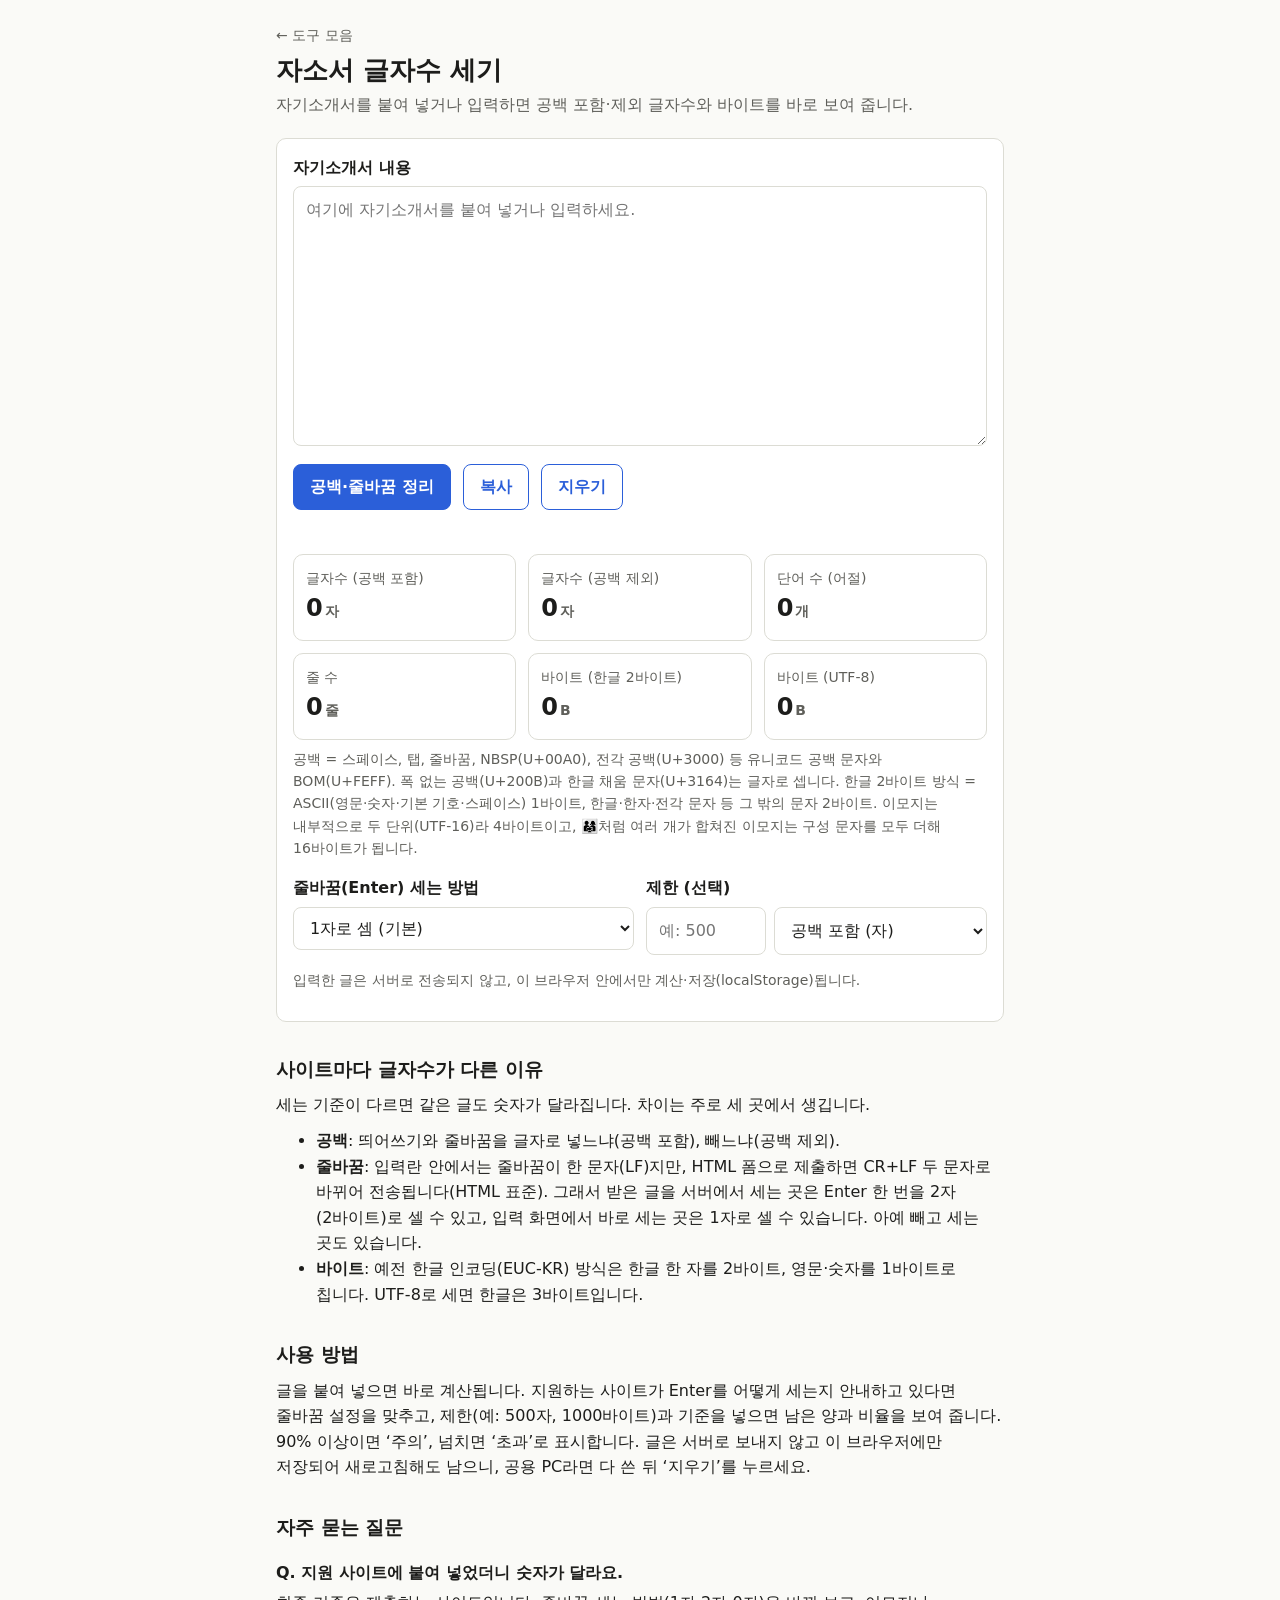
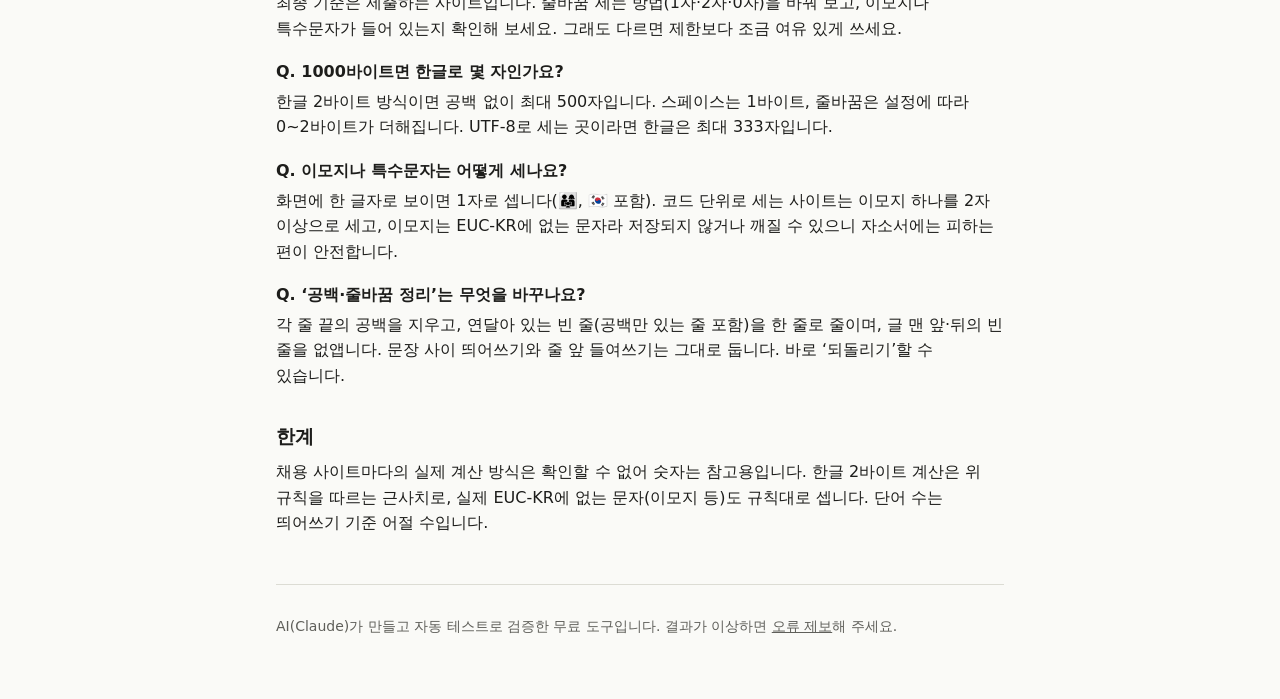
==== char-count/index.html @ 13456fd4 "한국어 도구 3개 공개: CSV 한글 깨짐 고치기, 자소서 글자수 세기, 초성 추출 브라우저 안에서만 동작하고 외부 요청이 없습니다. 단위 테스트와 Playwright 스모크 테스" ====
<!doctype html>
<html lang="ko">
<head>
<meta charset="utf-8">
<meta name="viewport" content="width=device-width, initial-scale=1">
<title>자소서 글자수 세기 (공백 포함·제외, 바이트) - 무료 온라인 도구</title>
<meta name="description" content="자기소개서 글자수를 공백 포함·제외, 단어 수, 줄 수, 바이트(한글 2바이트·UTF-8)로 입력하는 즉시 셉니다. 줄바꿈을 1자·2자·0자로 세는 방식을 고를 수 있고, 글은 브라우저 밖으로 전송되지 않습니다.">
<link rel="stylesheet" href="../assets/style.css">
<style>
  :root { color-scheme: light dark; }
  [hidden] { display: none !important; }
  .card .stats { grid-template-columns: repeat(2, minmax(0, 1fr)); margin: 16px 0 8px; }
  @media (min-width: 560px) { .card .stats { grid-template-columns: repeat(3, minmax(0, 1fr)); } }
  .lead, .stat .k, .note, .msg, .limit-text, .privacy, .explain, footer.site { word-break: keep-all; overflow-wrap: anywhere; }
  .stat .v { overflow-wrap: anywhere; }
  .stat .v small { font-size: 14px; font-weight: 600; color: var(--muted); margin-left: 2px; }
  .note { font-size: 14px; color: var(--muted); margin: 4px 0 0; }
  .tools { margin-top: 10px; }
  .msg { font-size: 14px; color: var(--muted); min-height: 1.6em; margin: 6px 0 0; }
  .settings { display: grid; grid-template-columns: repeat(auto-fit, minmax(200px, 1fr)); gap: 12px; margin-top: 16px; }
  .settings > div { min-width: 0; }
  .limit-inputs { display: flex; gap: 8px; flex-wrap: wrap; }
  .limit-inputs input { flex: 0 0 7.5em; width: 7.5em; }
  .limit-inputs select { flex: 1 1 9em; width: auto; min-width: 0; }
  .limit-box { margin-top: 14px; padding: 12px; border: 1px solid var(--border); border-radius: 8px; }
  .limit-text { font-weight: 700; margin: 0 0 8px; font-variant-numeric: tabular-nums; }
  .bar { height: 10px; background: var(--code-bg); border-radius: 5px; overflow: hidden; }
  .bar .fill { height: 100%; width: 0; background: currentColor; border-radius: 5px; }
  textarea#text { min-height: 260px; }
  button:focus-visible, select:focus-visible, input:focus-visible, textarea:focus-visible, a:focus-visible {
    outline: 3px solid var(--accent); outline-offset: 2px; }
  .explain h3 { font-size: 16px; margin: 18px 0 4px; }
  .explain p, .explain ul { margin: 0 0 10px; }
</style>
</head>
<body>
<div class="wrap">
  <header class="site">
    <a class="home" href="../">← 도구 모음</a>
  </header>

  <main>
    <h1>자소서 글자수 세기</h1>
    <p class="lead">자기소개서를 붙여 넣거나 입력하면 공백 포함·제외 글자수와 바이트를 바로 보여 줍니다.</p>

    <section class="card" aria-label="글자수 세기 도구">
      <label for="text">자기소개서 내용</label>
      <textarea id="text" spellcheck="false" placeholder="여기에 자기소개서를 붙여 넣거나 입력하세요."></textarea>

      <div class="row tools">
        <button type="button" id="btn-tidy">공백·줄바꿈 정리</button>
        <button type="button" id="btn-copy" class="secondary">복사</button>
        <button type="button" id="btn-clear" class="secondary">지우기</button>
        <button type="button" id="btn-undo" class="secondary" hidden>되돌리기</button>
      </div>
      <p class="msg" id="msg" role="status" aria-live="polite"></p>

      <div class="stats" id="stats">
        <div class="stat"><div class="k">글자수 (공백 포함)</div><div class="v"><span id="c-with">0</span><small>자</small></div></div>
        <div class="stat"><div class="k">글자수 (공백 제외)</div><div class="v"><span id="c-without">0</span><small>자</small></div></div>
        <div class="stat"><div class="k">단어 수 (어절)</div><div class="v"><span id="c-words">0</span><small>개</small></div></div>
        <div class="stat"><div class="k">줄 수</div><div class="v"><span id="c-lines">0</span><small>줄</small></div></div>
        <div class="stat"><div class="k">바이트 (한글 2바이트)</div><div class="v"><span id="c-euckr">0</span><small>B</small></div></div>
        <div class="stat"><div class="k">바이트 (UTF-8)</div><div class="v"><span id="c-utf8">0</span><small>B</small></div></div>
      </div>
      <p class="note">공백 = 스페이스, 탭, 줄바꿈, NBSP(U+00A0), 전각 공백(U+3000) 등 유니코드 공백 문자와 BOM(U+FEFF). 폭 없는 공백(U+200B)과 한글 채움 문자(U+3164)는 글자로 셉니다.
        한글 2바이트 방식 = ASCII(영문·숫자·기본 기호·스페이스) 1바이트, 한글·한자·전각 문자 등 그 밖의 문자 2바이트. 이모지는 내부적으로 두 단위(UTF-16)라 4바이트이고, 👨‍👩‍👧처럼 여러 개가 합쳐진 이모지는 구성 문자를 모두 더해 16바이트가 됩니다.</p>
      <p class="note" id="fallback-note" hidden>이 브라우저는 글자 분리 기능(Intl.Segmenter)을 지원하지 않아, 이모지·결합 문자는 근사 규칙으로 셉니다.</p>

      <div class="settings">
        <div>
          <label for="newline">줄바꿈(Enter) 세는 방법</label>
          <select id="newline">
            <option value="1">1자로 셈 (기본)</option>
            <option value="2">2자로 셈 (CRLF 방식)</option>
            <option value="0">세지 않음 (0자)</option>
          </select>
        </div>
        <div>
          <label for="limit">제한 (선택)</label>
          <div class="limit-inputs">
            <input type="text" id="limit" inputmode="numeric" autocomplete="off" placeholder="예: 500" aria-describedby="limit-text">
            <select id="mode" aria-label="제한 기준">
              <option value="with">공백 포함 (자)</option>
              <option value="without">공백 제외 (자)</option>
              <option value="euckr">바이트 (한글 2바이트)</option>
              <option value="utf8">바이트 (UTF-8)</option>
            </select>
          </div>
        </div>
      </div>

      <div class="limit-box" id="limit-box" hidden>
        <p class="limit-text" id="limit-text"></p>
        <div class="bar" id="limit-bar" aria-hidden="true"><div class="fill" id="limit-fill"></div></div>
      </div>
      <p class="sr-only" id="limit-alert" aria-live="polite"></p>

      <p class="privacy">입력한 글은 서버로 전송되지 않고, 이 브라우저 안에서만 계산·저장(localStorage)됩니다.</p>
    </section>

    <section class="explain">
      <h2>사이트마다 글자수가 다른 이유</h2>
      <p>세는 기준이 다르면 같은 글도 숫자가 달라집니다. 차이는 주로 세 곳에서 생깁니다.</p>
      <ul>
        <li><strong>공백</strong>: 띄어쓰기와 줄바꿈을 글자로 넣느냐(공백 포함), 빼느냐(공백 제외).</li>
        <li><strong>줄바꿈</strong>: 입력란 안에서는 줄바꿈이 한 문자(LF)지만, HTML 폼으로 제출하면 CR+LF 두 문자로 바뀌어 전송됩니다(HTML 표준). 그래서 받은 글을 서버에서 세는 곳은 Enter 한 번을 2자(2바이트)로 셀 수 있고, 입력 화면에서 바로 세는 곳은 1자로 셀 수 있습니다. 아예 빼고 세는 곳도 있습니다.</li>
        <li><strong>바이트</strong>: 예전 한글 인코딩(EUC-KR) 방식은 한글 한 자를 2바이트, 영문·숫자를 1바이트로 칩니다. UTF-8로 세면 한글은 3바이트입니다.</li>
      </ul>

      <h2>사용 방법</h2>
      <p>글을 붙여 넣으면 바로 계산됩니다. 지원하는 사이트가 Enter를 어떻게 세는지 안내하고 있다면 줄바꿈 설정을 맞추고, 제한(예: 500자, 1000바이트)과 기준을 넣으면 남은 양과 비율을 보여 줍니다. 90% 이상이면 ‘주의’, 넘치면 ‘초과’로 표시합니다. 글은 서버로 보내지 않고 이 브라우저에만 저장되어 새로고침해도 남으니, 공용 PC라면 다 쓴 뒤 ‘지우기’를 누르세요.</p>

      <h2>자주 묻는 질문</h2>
      <h3>Q. 지원 사이트에 붙여 넣었더니 숫자가 달라요.</h3>
      <p>최종 기준은 제출하는 사이트입니다. 줄바꿈 세는 방법(1자·2자·0자)을 바꿔 보고, 이모지나 특수문자가 들어 있는지 확인해 보세요. 그래도 다르면 제한보다 조금 여유 있게 쓰세요.</p>
      <h3>Q. 1000바이트면 한글로 몇 자인가요?</h3>
      <p>한글 2바이트 방식이면 공백 없이 최대 500자입니다. 스페이스는 1바이트, 줄바꿈은 설정에 따라 0~2바이트가 더해집니다. UTF-8로 세는 곳이라면 한글은 최대 333자입니다.</p>
      <h3>Q. 이모지나 특수문자는 어떻게 세나요?</h3>
      <p>화면에 한 글자로 보이면 1자로 셉니다(👨‍👩‍👧, 🇰🇷 포함). 코드 단위로 세는 사이트는 이모지 하나를 2자 이상으로 세고, 이모지는 EUC-KR에 없는 문자라 저장되지 않거나 깨질 수 있으니 자소서에는 피하는 편이 안전합니다.</p>
      <h3>Q. ‘공백·줄바꿈 정리’는 무엇을 바꾸나요?</h3>
      <p>각 줄 끝의 공백을 지우고, 연달아 있는 빈 줄(공백만 있는 줄 포함)을 한 줄로 줄이며, 글 맨 앞·뒤의 빈 줄을 없앱니다. 문장 사이 띄어쓰기와 줄 앞 들여쓰기는 그대로 둡니다. 바로 ‘되돌리기’할 수 있습니다.</p>

      <h2>한계</h2>
      <p>채용 사이트마다의 실제 계산 방식은 확인할 수 없어 숫자는 참고용입니다. 한글 2바이트 계산은 위 규칙을 따르는 근사치로, 실제 EUC-KR에 없는 문자(이모지 등)도 규칙대로 셉니다. 단어 수는 띄어쓰기 기준 어절 수입니다.</p>
    </section>
  </main>

  <footer class="site">
    <p>AI(Claude)가 만들고 자동 테스트로 검증한 무료 도구입니다. 결과가 이상하면 <a href="https://github.com/ghwnd8938-netizen/hangul-tools/issues">오류 제보</a>해 주세요.</p>
    <p><span id="support"></span></p>
  </footer>
</div>

<script src="tool.js"></script>
<script>
(function () {
  'use strict';
  var CC = window.CharCount;
  var STORE_KEY = 'hangul-tools:char-count:v1';

  var $ = function (id) { return document.getElementById(id); };
  var ta = $('text'), nlSel = $('newline'), limitIn = $('limit'), modeSel = $('mode');
  var msg = $('msg'), undoBtn = $('btn-undo');
  var out = {
    withSpaces: $('c-with'), withoutSpaces: $('c-without'), words: $('c-words'),
    lines: $('c-lines'), eucKrBytes: $('c-euckr'), utf8Bytes: $('c-utf8')
  };
  var undoText = null;
  var lastLevel = null;
  var saveTimer = null, renderTimer = null, saveWarned = false;

  if (!CC.nativeSegmenter) $('fallback-note').hidden = false;

  function fmt(n) { return n.toLocaleString('ko-KR'); }

  function setMsg(text) { msg.textContent = text; }

  function load() {
    try {
      var raw = window.localStorage.getItem(STORE_KEY);
      if (!raw) return;
      var s = JSON.parse(raw);
      if (typeof s.text === 'string') ta.value = s.text;
      if (s.newline === '0' || s.newline === '1' || s.newline === '2') nlSel.value = s.newline;
      if (typeof s.limit === 'string') limitIn.value = s.limit;
      if (s.mode && modeSel.querySelector('option[value="' + s.mode + '"]')) modeSel.value = s.mode;
    } catch (e) { /* 저장소를 쓸 수 없는 환경: 무시 */ }
  }

  function saveNow() {
    clearTimeout(saveTimer);
    saveTimer = null;
    try {
      window.localStorage.setItem(STORE_KEY, JSON.stringify({
        text: ta.value, newline: nlSel.value, limit: limitIn.value, mode: modeSel.value
      }));
    } catch (e) {
      if (!saveWarned && ta.value) {
        saveWarned = true;
        setMsg('브라우저 저장소를 쓸 수 없어 자동 저장이 되지 않습니다. 새로고침 전에 따로 보관해 주세요.');
      }
    }
  }

  function scheduleSave() {
    clearTimeout(saveTimer);
    saveTimer = setTimeout(saveNow, 300);
  }

  function render() {
    renderTimer = null;
    var c = CC.count(ta.value, { newline: Number(nlSel.value) });
    for (var k in out) out[k].textContent = fmt(c[k]);

    var st = CC.limitStatus(c, limitIn.value, modeSel.value);
    var box = $('limit-box'), lt = $('limit-text'), bar = $('limit-bar');
    if (!st) {
      lastLevel = null;
      $('limit-alert').textContent = '';
      var bad = limitIn.value.trim() !== '';
      limitIn.setAttribute('aria-invalid', bad ? 'true' : 'false');
      box.hidden = !bad;
      lt.textContent = ''; // aria-describedby 가 옛 문구를 읽지 않도록
      if (bad) {
        // 알아볼 수 없는 값을 조용히 무시하지 않고 알려 줍니다.
        lt.textContent = '제한 값을 알아볼 수 없습니다. 1 이상의 숫자로 넣어 주세요 (예: 500, 1,000).';
        lt.className = 'limit-text';
        bar.hidden = true;
      }
      return;
    }
    limitIn.setAttribute('aria-invalid', 'false');
    box.hidden = false;
    bar.hidden = false;
    var u = st.unit;
    var text;
    if (st.level === 'err') {
      text = '초과 — ' + fmt(st.over) + u + ' 넘음 (' + fmt(st.used) + ' / ' + fmt(st.limit) + u + ', ' + st.percent + '%)';
    } else {
      text = (st.level === 'warn' ? '주의' : '여유') + ' — 남은 ' + fmt(st.remaining) + u +
        ' (' + fmt(st.used) + ' / ' + fmt(st.limit) + u + ', ' + st.percent + '%)';
    }
    lt.textContent = text;
    lt.className = 'limit-text ' + st.level;
    bar.className = 'bar ' + st.level;
    $('limit-fill').style.width = Math.min(100, st.percent) + '%';

    if (st.level !== lastLevel) {
      if (lastLevel !== null || st.level !== 'ok') {
        $('limit-alert').textContent = st.level === 'err' ? '제한을 초과했습니다.' :
          st.level === 'warn' ? '제한의 90% 이상을 썼습니다.' : '제한 안에 들어왔습니다.';
      }
      lastLevel = st.level;
    }
  }

  function scheduleRender() {
    // 아주 긴 글은 입력이 잠시 멈출 때 계산해 타이핑이 끊기지 않게 합니다.
    if (ta.value.length > 30000) {
      clearTimeout(renderTimer);
      renderTimer = setTimeout(render, 150);
    } else {
      clearTimeout(renderTimer);
      render();
    }
  }

  function replaceText(newText, message) {
    undoText = ta.value;
    ta.value = newText;
    undoBtn.hidden = false;
    setMsg(message);
    render();
    saveNow();
  }

  ta.addEventListener('input', function () {
    if (!undoBtn.hidden) { undoBtn.hidden = true; undoText = null; }
    scheduleRender();
    scheduleSave();
  });
  [nlSel, limitIn, modeSel].forEach(function (el) {
    el.addEventListener('input', function () { render(); scheduleSave(); });
    el.addEventListener('change', function () { render(); scheduleSave(); });
  });

  $('btn-tidy').addEventListener('click', function () {
    var before = ta.value;
    var after = CC.tidy(before);
    if (after === before.replace(/\r\n?/g, '\n')) {
      setMsg('정리할 공백이나 빈 줄이 없습니다.');
      return;
    }
    var nl = Number(nlSel.value);
    var diff = CC.count(before, { newline: nl }).withSpaces - CC.count(after, { newline: nl }).withSpaces;
    replaceText(after, diff > 0 ? '정리했습니다. 공백 포함 글자수가 ' + fmt(diff) + '자 줄었습니다.' :
      '정리했습니다. 공백 포함 글자수는 그대로입니다' + (nl === 0 ? ' (줄바꿈을 0자로 세는 중).' : '.'));
  });

  $('btn-clear').addEventListener('click', function () {
    if (!ta.value) { setMsg('지울 내용이 없습니다.'); ta.focus(); return; }
    replaceText('', '지웠습니다. 실수였다면 ‘되돌리기’를 누르세요.');
    ta.focus();
  });

  undoBtn.addEventListener('click', function () {
    if (undoText === null) return;
    ta.value = undoText;
    undoText = null;
    undoBtn.hidden = true;
    setMsg('되돌렸습니다.');
    render();
    saveNow();
    ta.focus();
  });

  function copyFallback() {
    var start = ta.selectionStart, end = ta.selectionEnd;
    ta.focus();
    ta.select();
    var ok = false;
    try { ok = document.execCommand('copy'); } catch (e) { ok = false; }
    ta.setSelectionRange(start, end);
    return ok;
  }

  $('btn-copy').addEventListener('click', function () {
    var text = ta.value;
    if (!text) { setMsg('복사할 내용이 없습니다.'); return; }
    var done = function (ok) {
      setMsg(ok ? '전체 글을 클립보드에 복사했습니다.' : '복사하지 못했습니다. 글을 직접 선택해 복사해 주세요.');
    };
    if (navigator.clipboard && navigator.clipboard.writeText) {
      navigator.clipboard.writeText(text).then(function () { done(true); }, function () { done(copyFallback()); });
    } else {
      done(copyFallback());
    }
  });

  window.addEventListener('pagehide', function () { if (saveTimer) saveNow(); });

  load();
  render();
})();
</script>
</body>
</html>
---- assets/style.css ----
/* 한국어 도구 모음 공통 스타일 */
:root {
  --bg: #fafaf7; --surface: #ffffff; --text: #1d1d1b; --muted: #5f5f5a;
  --border: #dcdcd4; --accent: #2b5fd9; --accent-text: #ffffff;
  --ok: #1f7a3a; --warn: #a15c00; --err: #b3261e; --code-bg: #f1f1ec;
  --radius: 10px; --gap: 16px;
  font-family: "Pretendard", "Apple SD Gothic Neo", "Malgun Gothic", "Noto Sans KR", system-ui, sans-serif;
}
@media (prefers-color-scheme: dark) {
  :root { --bg: #161615; --surface: #1f1f1d; --text: #ececE6; --muted: #a9a9a2; --border: #3a3a36;
          --accent: #7ea2ff; --accent-text: #0d0d0c; --ok: #6fcf8b; --warn: #f0b35a; --err: #ff8a80; --code-bg: #2a2a27; }
}
* { box-sizing: border-box; }
html, body { margin: 0; background: var(--bg); color: var(--text); }
body { line-height: 1.6; font-size: 16px; }
.wrap { max-width: 760px; margin: 0 auto; padding: 24px 16px 48px; }
header.site { display: flex; justify-content: space-between; align-items: baseline; gap: 12px; flex-wrap: wrap; margin-bottom: 8px; }
header.site a.home { color: var(--muted); text-decoration: none; font-size: 14px; }
h1 { font-size: 26px; line-height: 1.3; margin: 8px 0 4px; }
h2 { font-size: 19px; margin: 32px 0 8px; }
p.lead { color: var(--muted); margin: 0 0 20px; }
.card { background: var(--surface); border: 1px solid var(--border); border-radius: var(--radius); padding: var(--gap); margin: 0 0 var(--gap); }
label { display: block; font-weight: 600; margin: 0 0 6px; }
textarea, input[type=text], input[type=number], select {
  width: 100%; font: inherit; color: var(--text); background: var(--surface);
  border: 1px solid var(--border); border-radius: 8px; padding: 10px 12px; }
textarea { min-height: 180px; resize: vertical; }
input[type=number] { width: 8em; }
button, .btn { font: inherit; font-weight: 600; cursor: pointer; border: 1px solid var(--accent); background: var(--accent);
  color: var(--accent-text); border-radius: 8px; padding: 9px 16px; text-decoration: none; display: inline-block; }
button.secondary { background: transparent; color: var(--accent); }
button:disabled { opacity: .5; cursor: not-allowed; }
.row { display: flex; gap: 12px; flex-wrap: wrap; align-items: center; }
.stats { display: grid; grid-template-columns: repeat(auto-fit, minmax(150px, 1fr)); gap: 12px; }
.stat { background: var(--surface); border: 1px solid var(--border); border-radius: var(--radius); padding: 12px; }
.stat .k { color: var(--muted); font-size: 14px; }
.stat .v { font-size: 24px; font-weight: 700; font-variant-numeric: tabular-nums; }
.ok { color: var(--ok); } .warn { color: var(--warn); } .err { color: var(--err); }
code, pre { font-family: ui-monospace, "D2Coding", Menlo, Consolas, monospace; background: var(--code-bg); border-radius: 6px; }
code { padding: 1px 5px; } pre { padding: 12px; overflow-x: auto; white-space: pre-wrap; word-break: break-all; }
.drop { border: 2px dashed var(--border); border-radius: var(--radius); padding: 28px 16px; text-align: center; color: var(--muted); }
.drop.over { border-color: var(--accent); color: var(--text); }
.privacy { font-size: 14px; color: var(--muted); }
footer.site { margin-top: 48px; padding-top: 16px; border-top: 1px solid var(--border); font-size: 14px; color: var(--muted); }
footer.site a { color: var(--muted); }
table { border-collapse: collapse; width: 100%; font-size: 15px; }
th, td { border-bottom: 1px solid var(--border); padding: 6px 8px; text-align: left; }
.sr-only { position: absolute; width: 1px; height: 1px; overflow: hidden; clip: rect(0 0 0 0); }
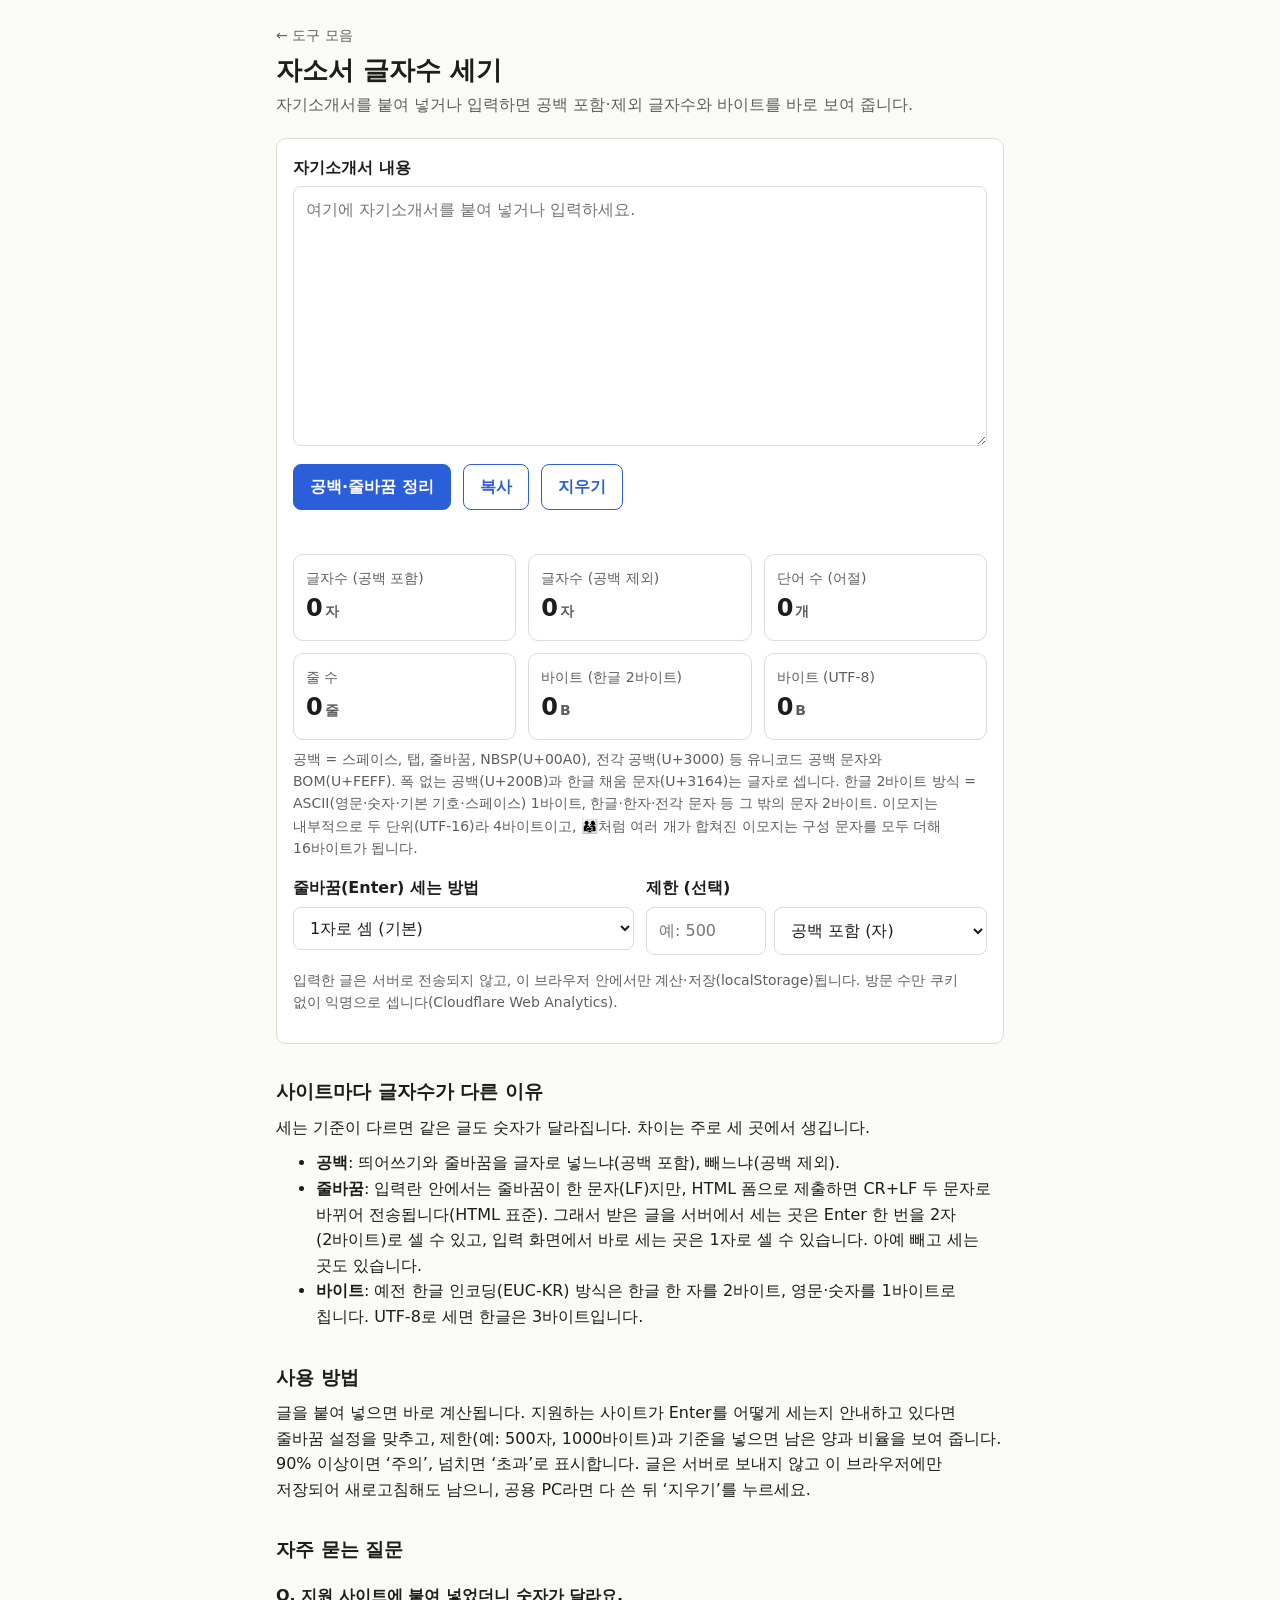
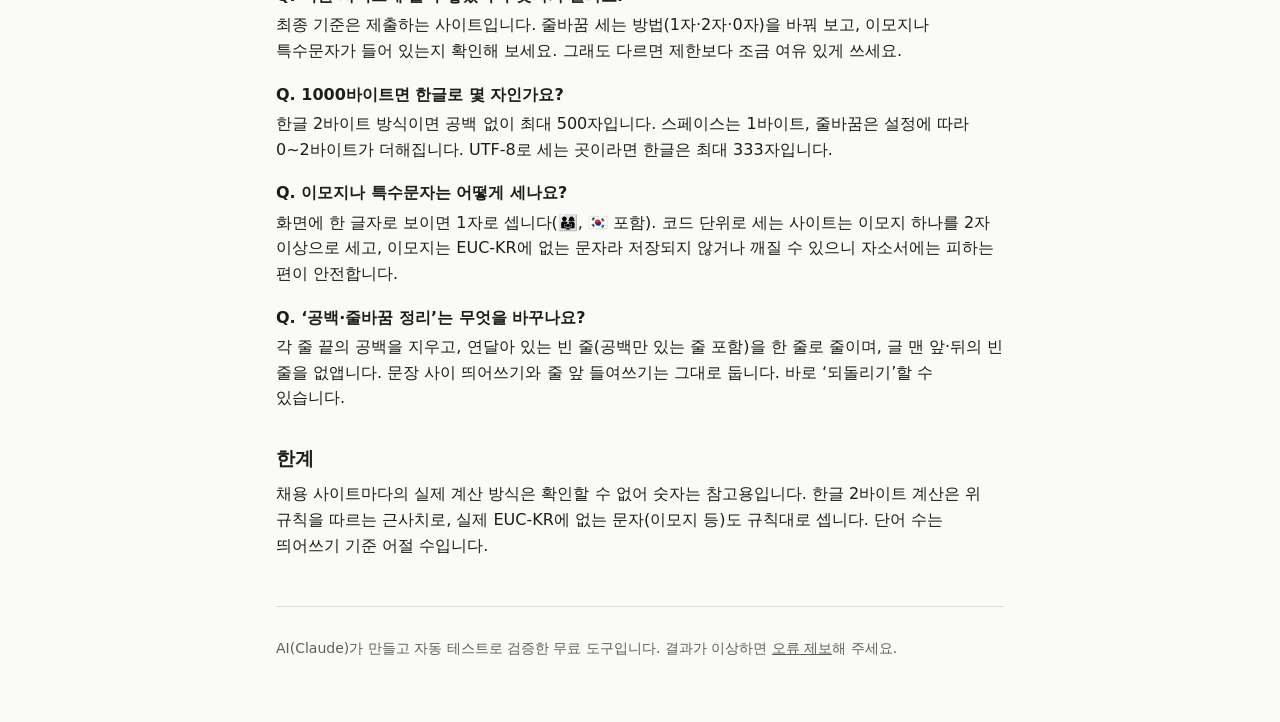
==== commit c8bacb04: "Cloudflare Web Analytics 추가 (쿠키 없는 익명 방문 수), 안내 문구·테스트 갱신 Co-Authored-By: Claude Opus 5.5 <noreply@a" ====
--- a/char-count/index.html
+++ b/char-count/index.html
@@ -96,7 +96,7 @@
       </div>
       <p class="sr-only" id="limit-alert" aria-live="polite"></p>
 
-      <p class="privacy">입력한 글은 서버로 전송되지 않고, 이 브라우저 안에서만 계산·저장(localStorage)됩니다.</p>
+      <p class="privacy">입력한 글은 서버로 전송되지 않고, 이 브라우저 안에서만 계산·저장(localStorage)됩니다. 방문 수만 쿠키 없이 익명으로 셉니다(Cloudflare Web Analytics).</p>
     </section>
 
     <section class="explain">
@@ -324,5 +324,6 @@
   render();
 })();
 </script>
+<!-- Cloudflare Web Analytics --><script type='module' src='https://static.cloudflareinsights.com/beacon.min.js' data-cf-beacon='{"token": "afccc6780c41436a98f3edf4b175fd0a"}'></script><!-- End Cloudflare Web Analytics -->
 </body>
 </html>
